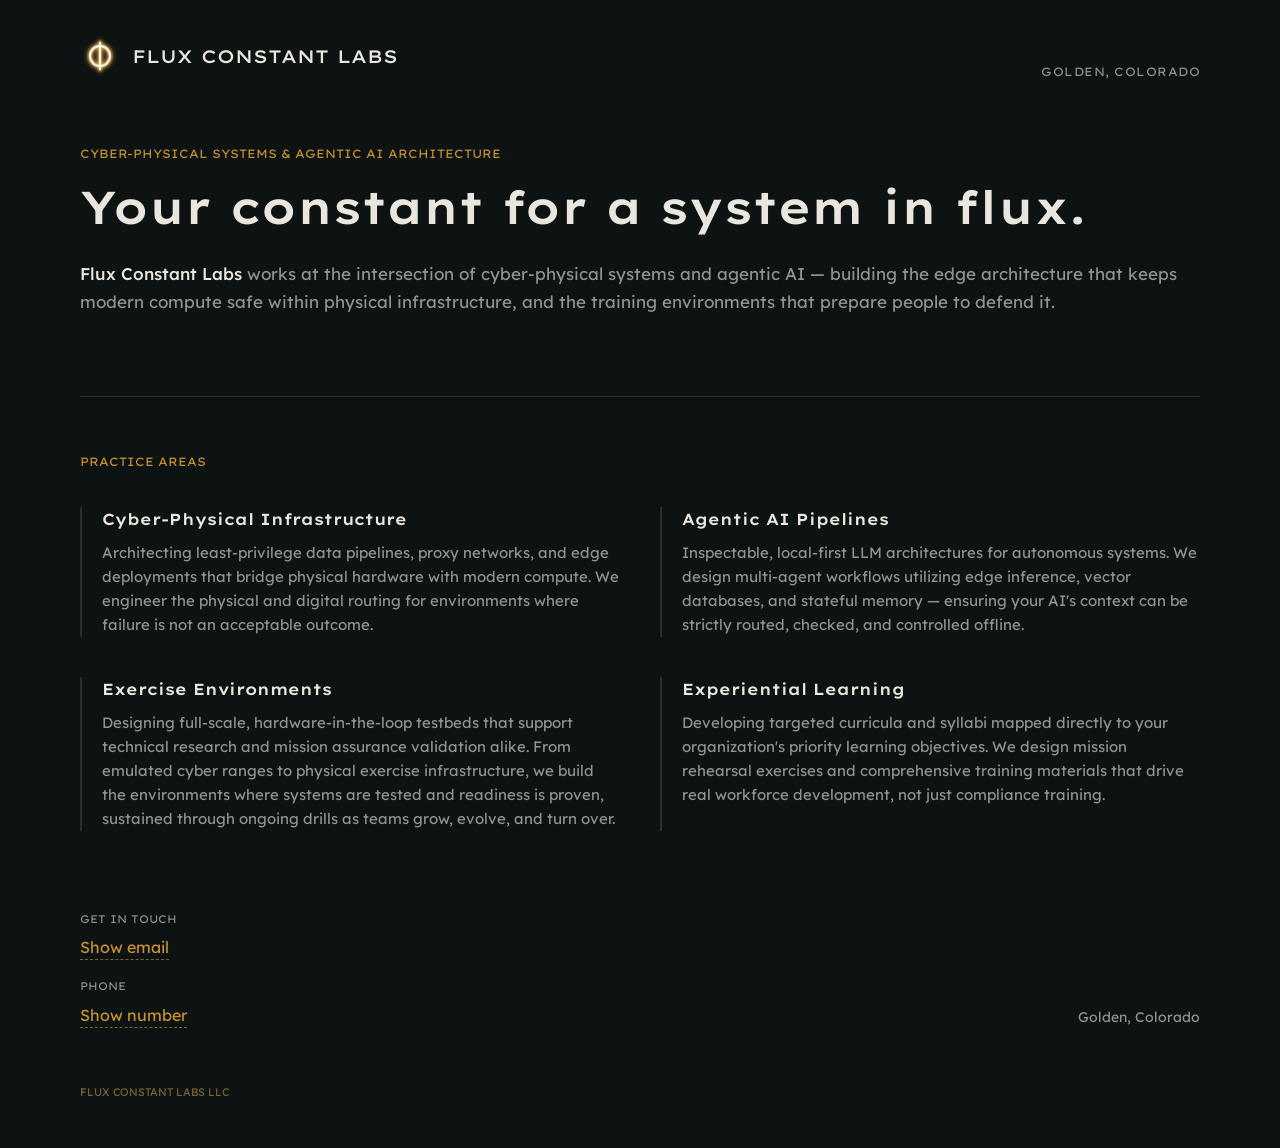
==== index.html @ dff74840 "Update styles and remove signature SVG Increased max-width and padding for .wrap class. Removed sign" ====
<!DOCTYPE html>
<html lang="en">
<head>
<meta charset="UTF-8">
<meta name="viewport" content="width=device-width, initial-scale=1.0">
<title>Flux Constant Labs — Cyber-Physical Systems &amp; Agentic AI Architecture</title>
<meta name="description" content="Flux Constant Labs — cyber-physical systems and agentic AI architecture. Golden, Colorado.">
<link rel="preconnect" href="https://fonts.googleapis.com">
<link rel="preconnect" href="https://fonts.gstatic.com" crossorigin>
<link href="https://fonts.googleapis.com/css2?family=Lexend+Deca:wght@400;500&family=Lexend+Exa:wght@400;500;600&family=Lexend+Mega:wght@400;500&display=swap" rel="stylesheet">
<link rel="icon" type="image/svg+xml" href="logo-mark-final.svg">
<style>
  :root {
    --bg: #0d1312;
    --bg-panel: #131c1a;
    --line: #24312e;
    --text: #e9e6dd;
    --text-dim: #8c968f;
    --accent: #c9922e;
    --accent-dim: #7a6335;
    --radius: 3px;
  }

  * { box-sizing: border-box; margin: 0; padding: 0; }

  html { scroll-behavior: smooth; }

  body {
    background: var(--bg);
    color: var(--text);
    font-family: 'Lexend Deca', -apple-system, sans-serif;
    line-height: 1.5;
    -webkit-font-smoothing: antialiased;
  }

  a { color: inherit; }

  a:focus-visible,
  button:focus-visible {
    outline: 2px solid var(--accent);
    outline-offset: 3px;
  }

  .wrap {
    max-width: 1200px;
    margin: 0 auto;
    padding: 0 40px;
  }

  /* --- Header --- */
  header {
    padding: 36px 0 0;
  }

  .wordmark {
    display: flex;
    align-items: baseline;
    justify-content: space-between;
    flex-wrap: wrap;
    gap: 8px;
  }

  .wordmark-brand {
    display: flex;
    align-items: center;
    gap: 12px;
  }

  .wordmark-name {
    font-family: 'Lexend Mega', sans-serif;
    font-weight: 500;
    font-size: 18px;
    color: var(--text);
    text-transform: uppercase;
  }

  .wordmark-loc {
    font-family: 'Lexend Exa', sans-serif;
    font-size: 12px;
    letter-spacing: 0.04em;
    color: var(--text-dim);
    text-transform: uppercase;
  }

  /* --- Hero --- */
  .hero {
    padding: 64px 0 8px;
  }

  .eyebrow {
    font-family: 'Lexend Exa', sans-serif;
    font-size: 12px;
    text-transform: uppercase;
    color: var(--accent);
    margin-bottom: 18px;
    display: block;
  }

  h1 {
    font-family: 'Lexend Exa', sans-serif;
    font-weight: 600;
    font-size: clamp(30px, 4.8vw, 46px);
    line-height: 1.15;
    color: var(--text);
    white-space: nowrap;
  }

  @media (max-width: 700px) {
    h1 { white-space: normal; }
  }

  .subhead {
    margin-top: 26px;
    font-family: 'Lexend Deca', sans-serif;
    font-size: 17px;
    line-height: 1.65;
    color: var(--text-dim);
  }

  .subhead strong {
    color: var(--text);
    font-weight: 500;
  }

  /* --- Divider --- */
  .divider {
    border: none;
    border-top: 1px solid var(--line);
    margin: 72px 0 0;
  }

  /* --- Practice areas --- */
  .practice {
    padding: 56px 0 8px;
  }

  .practice-grid {
    display: grid;
    grid-template-columns: 1fr 1fr;
    gap: 40px;
    margin-top: 36px;
  }

  @media (max-width: 620px) {
    .practice-grid { grid-template-columns: 1fr; gap: 32px; }
  }

  .practice-item {
    border-left: 2px solid var(--line);
    padding-left: 20px;
  }

  .practice-item h2 {
    font-family: 'Lexend Exa', sans-serif;
    font-weight: 600;
    font-size: 16px;
    color: var(--text);
    margin-bottom: 10px;
  }

  .practice-item p {
    font-family: 'Lexend Deca', sans-serif;
    font-size: 15px;
    color: var(--text-dim);
    line-height: 1.6;
  }

  /* --- Footer / contact --- */
  footer {
    padding: 72px 0 48px;
  }

  .contact-row {
    display: flex;
    justify-content: space-between;
    align-items: flex-end;
    flex-wrap: wrap;
    gap: 20px;
  }

  .contact-label {
    font-family: 'Lexend Exa', sans-serif;
    font-size: 11px;
    text-transform: uppercase;
    color: var(--text-dim);
    margin-bottom: 8px;
  }

  .contact-email {
    font-family: 'Lexend Deca', sans-serif;
    font-size: 16px;
    color: var(--accent);
    text-decoration: none;
    border-bottom: 1px solid var(--accent-dim);
    padding-bottom: 2px;
    transition: border-color 0.15s ease;
  }

  .contact-email:hover { border-color: var(--accent); }

  .contact-loc {
    font-family: 'Lexend Deca', sans-serif;
    font-size: 14px;
    color: var(--text-dim);
  }

  .footer-fine {
    margin-top: 56px;
    font-family: 'Lexend Deca', sans-serif;
    font-size: 11px;
    color: var(--accent-dim);
  }

  .contact-phone-reveal {
    background: none;
    border: none;
    padding: 0 0 2px;
    font-family: 'Lexend Deca', sans-serif;
    font-size: 16px;
    color: var(--accent);
    border-bottom: 1px dashed var(--accent-dim);
    cursor: pointer;
  }

  .contact-phone-reveal:hover {
    border-bottom-color: var(--accent);
  }

  @media (prefers-reduced-motion: reduce) {
    html { scroll-behavior: auto; }
  }
</style>
</head>
<body>

<div class="wrap">

  <header>
    <div class="wordmark">
      <div class="wordmark-brand">
        <img src="logo-mark-final.svg" alt="" width="40" height="40">
        <span class="wordmark-name">Flux Constant Labs</span>
      </div>
      <span class="wordmark-loc">Golden, Colorado</span>
    </div>
  </header>

  <main class="hero">
    <span class="eyebrow">Cyber-Physical Systems &amp; Agentic AI Architecture</span>

    <h1>Your constant for a system in flux.</h1>

    <p class="subhead">
      <strong>Flux Constant Labs</strong> works at the intersection of cyber-physical systems and agentic AI — building the edge architecture that keeps modern compute safe within physical infrastructure, and the training environments that prepare people to defend it.
    </p>
  </main>

  <hr class="divider">

  <section class="practice">
    <span class="eyebrow">Practice Areas</span>

    <div class="practice-grid">
      <div class="practice-item">
        <h2>Cyber-Physical Infrastructure</h2>
        <p>Architecting least-privilege data pipelines, proxy networks, and edge deployments that bridge physical hardware with modern compute. We engineer the physical and digital routing for environments where failure is not an acceptable outcome.</p>
      </div>
      <div class="practice-item">
        <h2>Agentic AI Pipelines</h2>
        <p>Inspectable, local-first LLM architectures for autonomous systems. We design multi-agent workflows utilizing edge inference, vector databases, and stateful memory — ensuring your AI's context can be strictly routed, checked, and controlled offline.</p>
      </div>
      <div class="practice-item">
        <h2>Exercise Environments</h2>
        <p>Designing full-scale, hardware-in-the-loop testbeds that support technical research and mission assurance validation alike. From emulated cyber ranges to physical exercise infrastructure, we build the environments where systems are tested and readiness is proven, sustained through ongoing drills as teams grow, evolve, and turn over.</p>
      </div>
      <div class="practice-item">
        <h2>Experiential Learning</h2>
        <p>Developing targeted curricula and syllabi mapped directly to your organization's priority learning objectives. We design mission rehearsal exercises and comprehensive training materials that drive real workforce development, not just compliance training.</p>
      </div>
    </div>
  </section>

  <footer>
    <div class="contact-row">
      <div>
        <div class="contact-label">Get in touch</div>
        <button class="contact-phone-reveal" id="email-reveal" onclick="revealEmail()">Show email</button>
        <div class="contact-label" style="margin-top:18px;">Phone</div>
        <button class="contact-phone-reveal" id="phone-reveal" onclick="revealPhone()">Show number</button>
      </div>
      <div class="contact-loc">Golden, Colorado</div>
    </div>
    <div class="footer-fine">FLUX CONSTANT LABS LLC</div>
  </footer>

</div>

<script>
function revealEmail() {
  var user = 'info';
  var domain = ['fluxconstant', 'com'];
  var address = user + '@' + domain.join('.');
  var link = document.createElement('a');
  link.className = 'contact-email';
  link.href = 'mailto:' + address;
  link.textContent = address;
  document.getElementById('email-reveal').replaceWith(link);
}

function revealPhone() {
  var parts = ['949', '424', '3589'];
  var display = '(' + parts[0] + ') ' + parts[1] + '-' + parts[2] + ' (4AI-FLUX)';
  var link = document.createElement('a');
  link.className = 'contact-phone-reveal';
  link.style.borderBottom = 'none';
  link.href = 'tel:+1' + parts.join('');
  link.textContent = display;
  document.getElementById('phone-reveal').replaceWith(link);
}
</script>

</body>
</html>
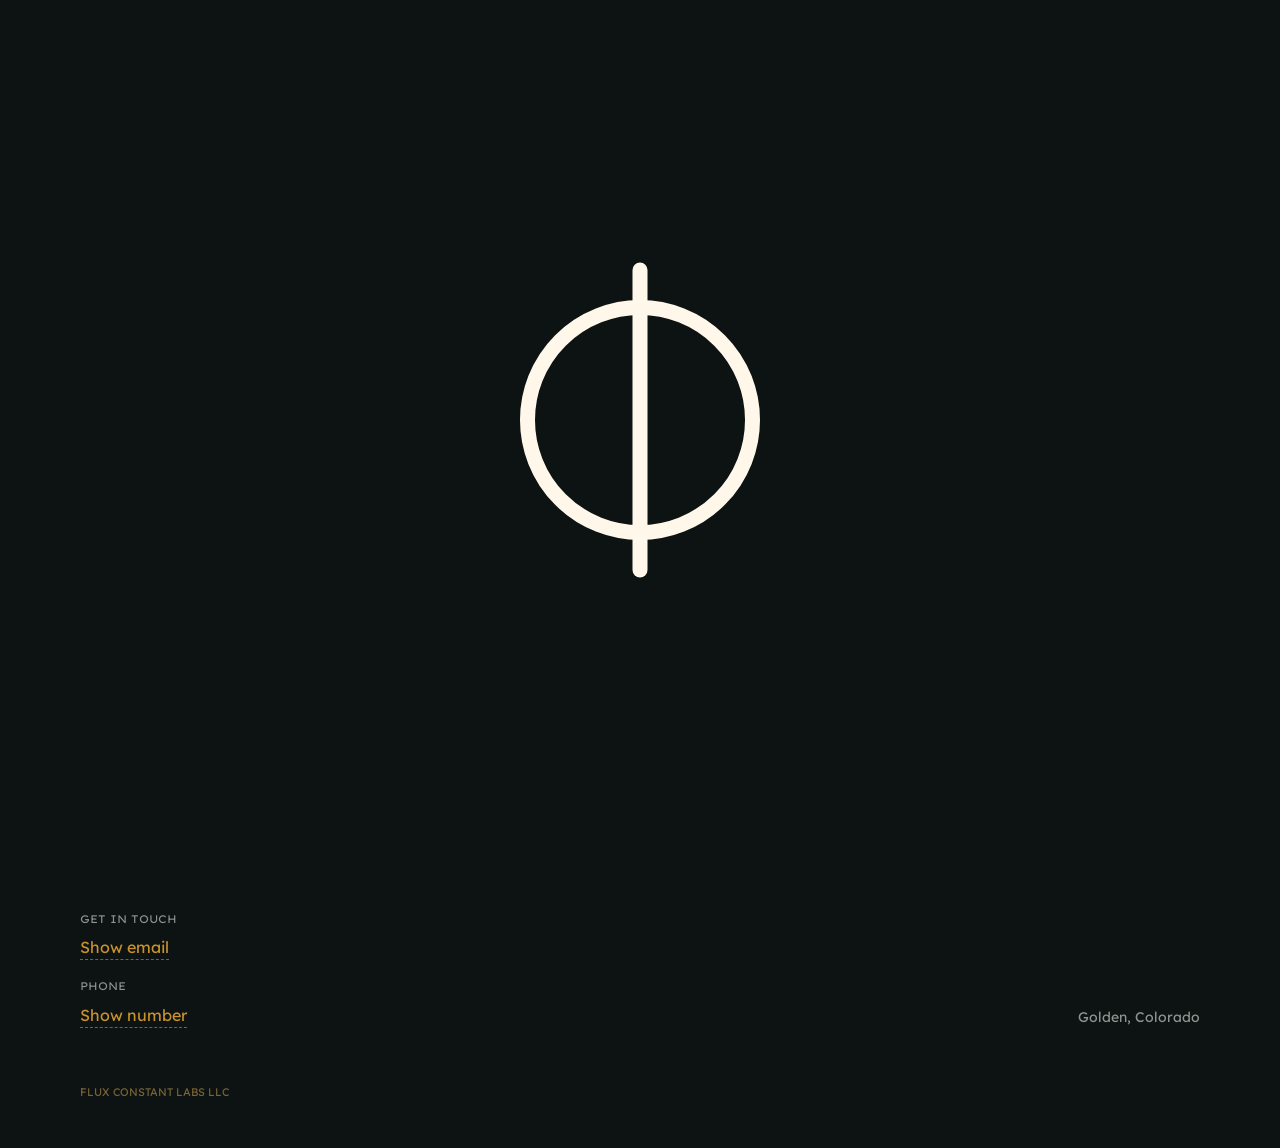
==== commit d79836ff: "Implement intro overlay with animations Added an intro overlay with animation effects and styling." ====
--- a/index.html
+++ b/index.html
@@ -47,6 +47,107 @@
     padding: 0 40px;
   }
 
+  /* --- Intro sequence --- */
+  #intro-overlay {
+    position: fixed;
+    inset: 0;
+    background: var(--bg);
+    display: flex;
+    align-items: center;
+    justify-content: center;
+    z-index: 100;
+  }
+
+  #intro-logo {
+    width: min(50vh, 50vw);
+    height: min(50vh, 50vw);
+    transition: transform 0.9s cubic-bezier(0.4, 0, 0.2, 1), opacity 0.9s ease;
+  }
+
+  #intro-logo.shrink {
+    transform: translate(-42vw, -42vh) scale(0.18);
+    opacity: 0;
+  }
+
+  #intro-logo circle.core, #intro-logo line.core {
+    fill: none;
+    stroke: #fff8ea;
+    stroke-width: 4;
+    stroke-linecap: round;
+  }
+
+  #intro-logo .draw-circle {
+    stroke-dasharray: 189;
+    stroke-dashoffset: 189;
+    animation: draw-circle 0.8s ease forwards;
+  }
+
+  #intro-logo .draw-line {
+    stroke-dasharray: 80;
+    stroke-dashoffset: 80;
+    animation: draw-line 0.5s ease forwards 0.8s;
+  }
+
+  @keyframes draw-circle { to { stroke-dashoffset: 0; } }
+  @keyframes draw-line { to { stroke-dashoffset: 0; } }
+
+  #intro-logo .glow-wide {
+    fill: none;
+    stroke: var(--accent);
+    stroke-width: 13;
+    stroke-linecap: round;
+    filter: blur(7px);
+    opacity: 0;
+    transition: opacity 0.6s ease;
+  }
+
+  #intro-logo .glow-mid {
+    fill: none;
+    stroke: #f2c572;
+    stroke-width: 8;
+    stroke-linecap: round;
+    filter: blur(3.5px);
+    opacity: 0;
+    transition: opacity 0.6s ease;
+  }
+
+  #intro-logo.glowing .glow-wide { opacity: 0.55; }
+  #intro-logo.glowing .glow-mid { opacity: 0.8; }
+
+  #intro-title {
+    font-family: 'Lexend Mega', sans-serif;
+    font-weight: 500;
+    font-size: 22px;
+    letter-spacing: 1px;
+    color: var(--text);
+    text-transform: uppercase;
+    margin-top: 24px;
+    min-height: 1.4em;
+  }
+
+  #intro-title .cursor {
+    display: inline-block;
+    width: 4px;
+    height: 0.9em;
+    background: var(--accent);
+    vertical-align: middle;
+    margin-left: 3px;
+    animation: blink 0.9s step-end infinite;
+  }
+
+  #intro-title .cursor.hidden { display: none; }
+
+  @keyframes blink { 50% { opacity: 0; } }
+
+  #site-header, #main-title {
+    opacity: 0;
+  }
+
+  #site-header.visible, #main-title.visible {
+    opacity: 1;
+    transition: opacity 0.5s ease;
+  }
+
   /* --- Header --- */
   header {
     padding: 36px 0 0;
@@ -233,9 +334,23 @@
 </head>
 <body>
 
-<div class="wrap">
-
-  <header>
+<div id="intro-overlay">
+  <div style="text-align:center;">
+    <svg id="intro-logo" viewBox="0 0 120 120">
+      <circle class="glow-wide" cx="60" cy="60" r="30"/>
+      <line class="glow-wide" x1="60" y1="20" x2="60" y2="100"/>
+      <circle class="glow-mid" cx="60" cy="60" r="30"/>
+      <line class="glow-mid" x1="60" y1="20" x2="60" y2="100"/>
+      <circle class="core draw-circle" cx="60" cy="60" r="30"/>
+      <line class="core draw-line" x1="60" y1="20" x2="60" y2="100"/>
+    </svg>
+    <div id="intro-title"></div>
+  </div>
+</div>
+
+<div class="wrap" id="page-content">
+
+  <header id="site-header">
     <div class="wordmark">
       <div class="wordmark-brand">
         <img src="logo-mark-final.svg" alt="" width="40" height="40">
@@ -248,7 +363,7 @@
   <main class="hero">
     <span class="eyebrow">Cyber-Physical Systems &amp; Agentic AI Architecture</span>
 
-    <h1>Your constant for a system in flux.</h1>
+    <h1 id="main-title">Your constant for a system in flux.</h1>
 
     <p class="subhead">
       <strong>Flux Constant Labs</strong> works at the intersection of cyber-physical systems and agentic AI — building the edge architecture that keeps modern compute safe within physical infrastructure, and the training environments that prepare people to defend it.
@@ -317,6 +432,71 @@
   link.textContent = display;
   document.getElementById('phone-reveal').replaceWith(link);
 }
+
+/* --- Intro sequence --- */
+(function () {
+  var reduced = window.matchMedia('(prefers-reduced-motion: reduce)').matches;
+  var overlay = document.getElementById('intro-overlay');
+  var introLogo = document.getElementById('intro-logo');
+  var introTitle = document.getElementById('intro-title');
+  var header = document.getElementById('site-header');
+  var mainTitle = document.getElementById('main-title');
+  var introText = "FLUX CONSTANT LABS";
+
+  function typeInto(el, text, onDone) {
+    var i = 0;
+    var cursor = document.createElement('span');
+    cursor.className = 'cursor';
+    el.appendChild(cursor);
+
+    function step() {
+      if (i < text.length) {
+        el.insertBefore(document.createTextNode(text[i]), cursor);
+        i++;
+        setTimeout(step, 45);
+      } else {
+        setTimeout(function () {
+          cursor.classList.add('hidden');
+          if (onDone) onDone();
+        }, 500);
+      }
+    }
+    step();
+  }
+
+  if (reduced) {
+    overlay.style.display = 'none';
+    header.classList.add('visible');
+    mainTitle.classList.add('visible');
+    startWaveSignature();
+    return;
+  }
+
+  setTimeout(function () {
+    typeInto(introTitle, introText, function () {
+      setTimeout(function () {
+        introLogo.classList.add('glowing');
+
+        setTimeout(function () {
+          introLogo.classList.add('shrink');
+          introTitle.style.transition = 'opacity 0.5s ease';
+          introTitle.style.opacity = '0';
+          header.classList.add('visible');
+          mainTitle.classList.add('visible');
+
+          setTimeout(function () {
+            overlay.style.transition = 'opacity 0.4s ease';
+            overlay.style.opacity = '0';
+            setTimeout(function () {
+              overlay.remove();
+              startWaveSignature();
+            }, 400);
+          }, 700);
+        }, 900);
+      }, 300);
+    });
+  }, 1500);
+})();
 </script>
 
 </body>
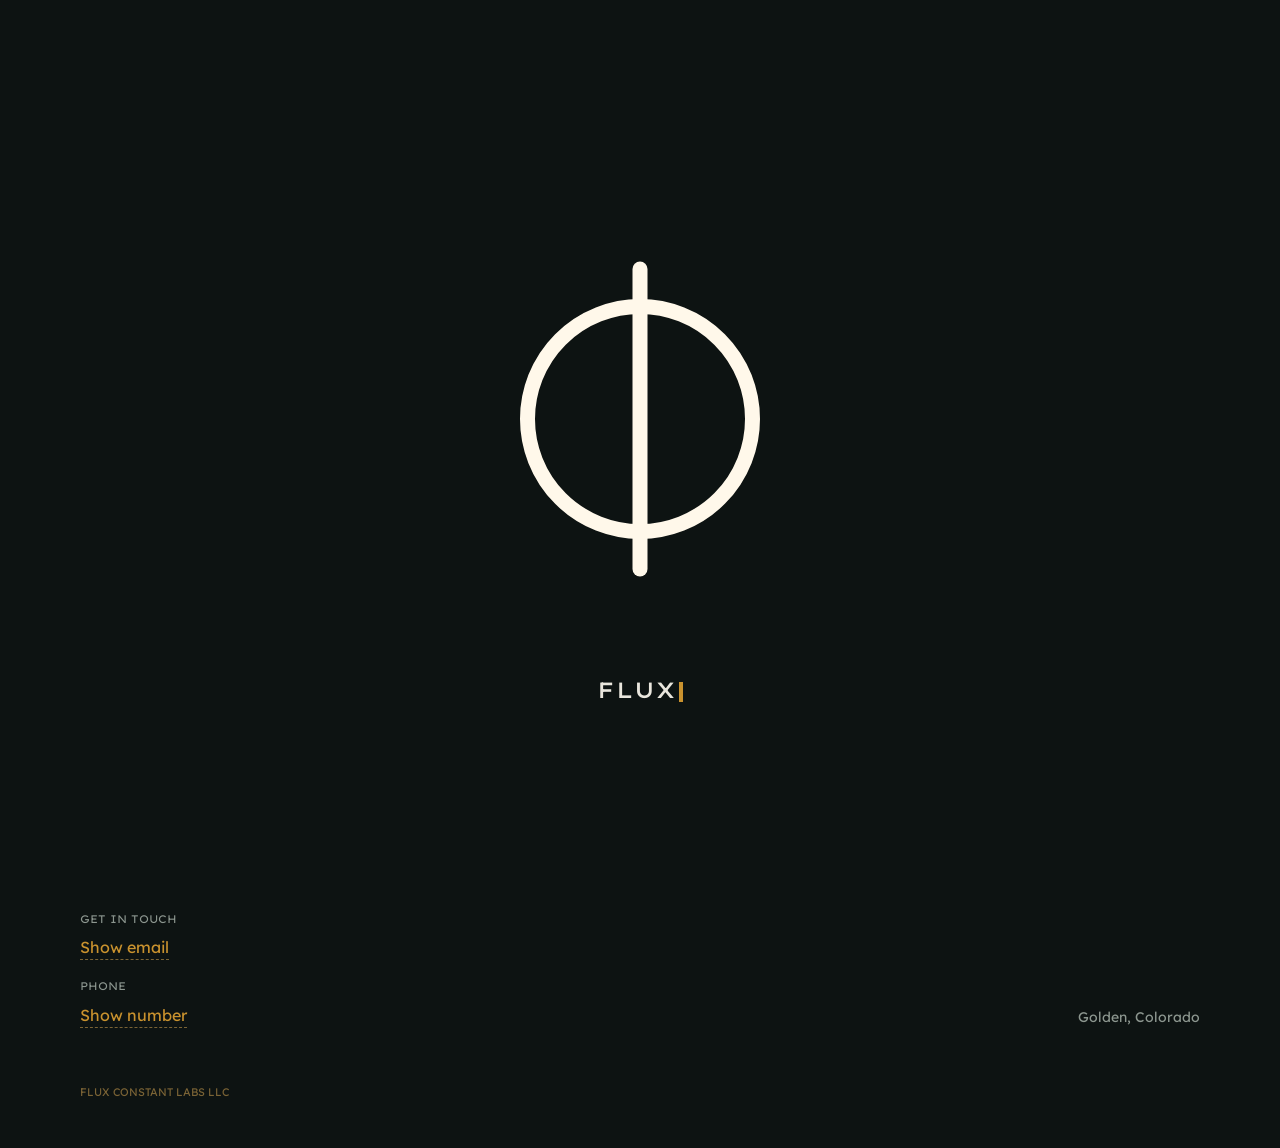
==== commit 4d8d4ea9: "Gate intro animation to once per session Uses sessionStorage so repeat page loads within the same se" ====
--- a/index.html
+++ b/index.html
@@ -442,6 +442,7 @@
   var header = document.getElementById('site-header');
   var mainTitle = document.getElementById('main-title');
   var introText = "FLUX CONSTANT LABS";
+  var alreadyPlayed = sessionStorage.getItem('introPlayed');
 
   function typeInto(el, text, onDone) {
     var i = 0;
@@ -464,13 +465,14 @@
     step();
   }
 
-  if (reduced) {
+  if (reduced || alreadyPlayed) {
     overlay.style.display = 'none';
     header.classList.add('visible');
     mainTitle.classList.add('visible');
-    startWaveSignature();
     return;
   }
+
+  sessionStorage.setItem('introPlayed', '1');
 
   setTimeout(function () {
     typeInto(introTitle, introText, function () {
@@ -489,7 +491,6 @@
             overlay.style.opacity = '0';
             setTimeout(function () {
               overlay.remove();
-              startWaveSignature();
             }, 400);
           }, 700);
         }, 900);
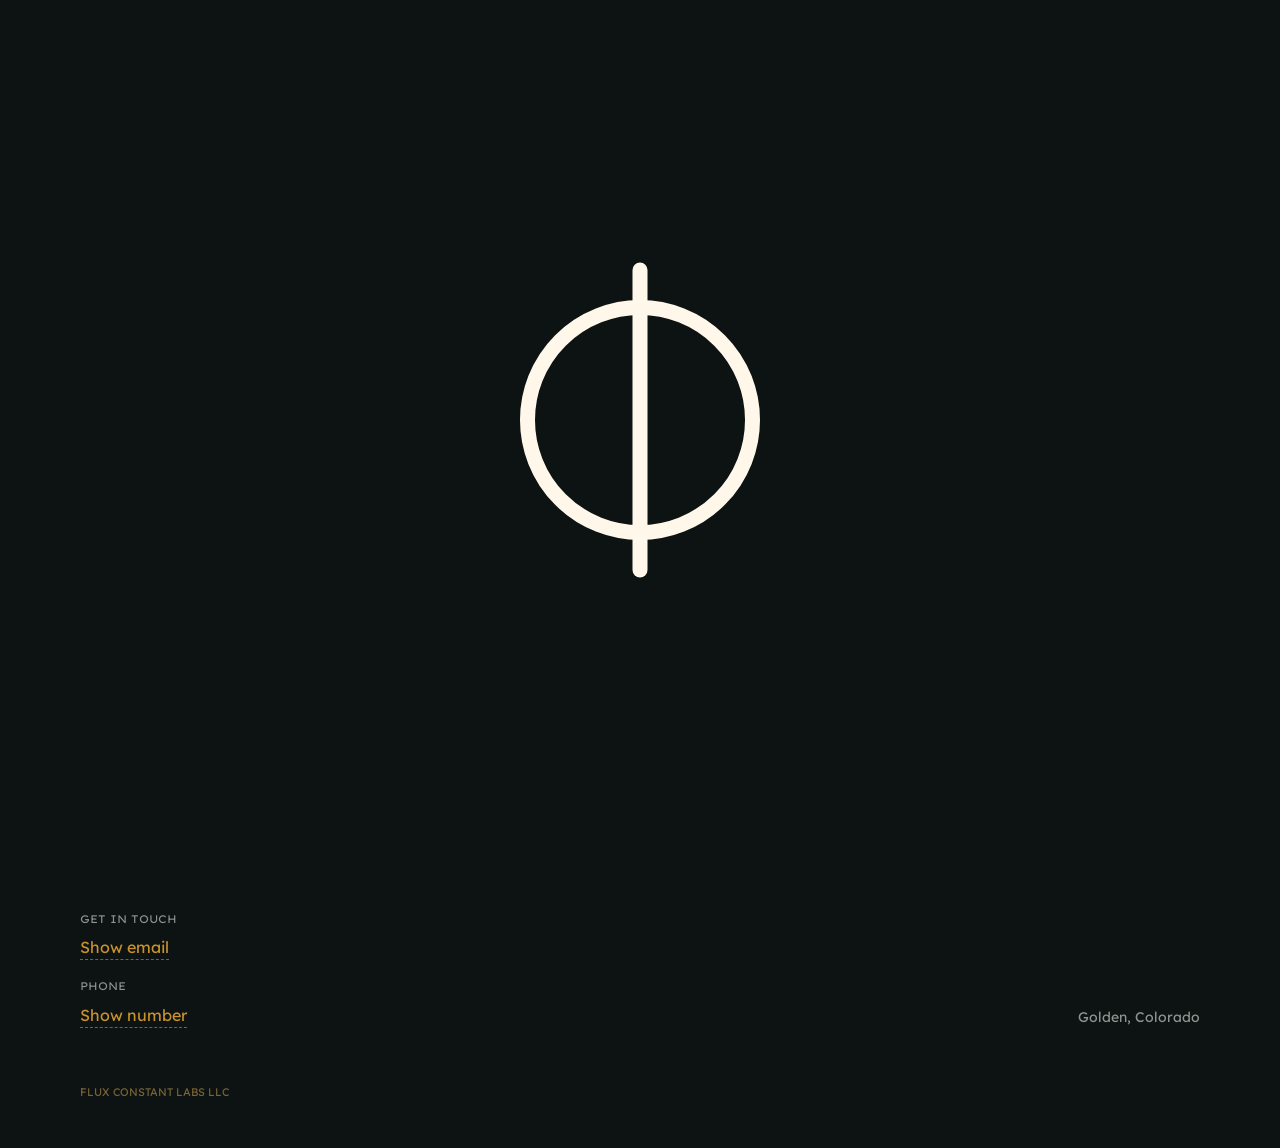
==== commit 382d0fd5: "Cursor blinks 3x before intro logo flies to header Cursor now finishes typing with a deterministic 3" ====
--- a/index.html
+++ b/index.html
@@ -64,11 +64,6 @@
     transition: transform 0.9s cubic-bezier(0.4, 0, 0.2, 1), opacity 0.9s ease;
   }
 
-  #intro-logo.shrink {
-    transform: translate(-42vw, -42vh) scale(0.18);
-    opacity: 0;
-  }
-
   #intro-logo circle.core, #intro-logo line.core {
     fill: none;
     stroke: #fff8ea;
@@ -353,7 +348,7 @@
   <header id="site-header">
     <div class="wordmark">
       <div class="wordmark-brand">
-        <img src="logo-mark-final.svg" alt="" width="40" height="40">
+        <img src="logo-mark-final.svg" alt="" width="40" height="40" id="header-logo-icon">
         <span class="wordmark-name">Flux Constant Labs</span>
       </div>
       <span class="wordmark-loc">Golden, Colorado</span>
@@ -441,6 +436,7 @@
   var introTitle = document.getElementById('intro-title');
   var header = document.getElementById('site-header');
   var mainTitle = document.getElementById('main-title');
+  var headerLogo = document.getElementById('header-logo-icon');
   var introText = "FLUX CONSTANT LABS";
   var alreadyPlayed = sessionStorage.getItem('introPlayed');
 
@@ -456,10 +452,13 @@
         i++;
         setTimeout(step, 45);
       } else {
-        setTimeout(function () {
+        cursor.style.animation = 'none';
+        void cursor.offsetWidth;
+        cursor.style.animation = 'blink 0.9s step-end 3';
+        cursor.addEventListener('animationend', function () {
           cursor.classList.add('hidden');
           if (onDone) onDone();
-        }, 500);
+        }, { once: true });
       }
     }
     step();
@@ -480,7 +479,13 @@
         introLogo.classList.add('glowing');
 
         setTimeout(function () {
-          introLogo.classList.add('shrink');
+          var from = introLogo.getBoundingClientRect();
+          var to = headerLogo.getBoundingClientRect();
+          var dx = (to.left + to.width / 2) - (from.left + from.width / 2);
+          var dy = (to.top + to.height / 2) - (from.top + from.height / 2);
+          var scale = to.width / from.width;
+          introLogo.style.transform = 'translate(' + dx + 'px, ' + dy + 'px) scale(' + scale + ')';
+          introLogo.style.opacity = '0';
           introTitle.style.transition = 'opacity 0.5s ease';
           introTitle.style.opacity = '0';
           header.classList.add('visible');
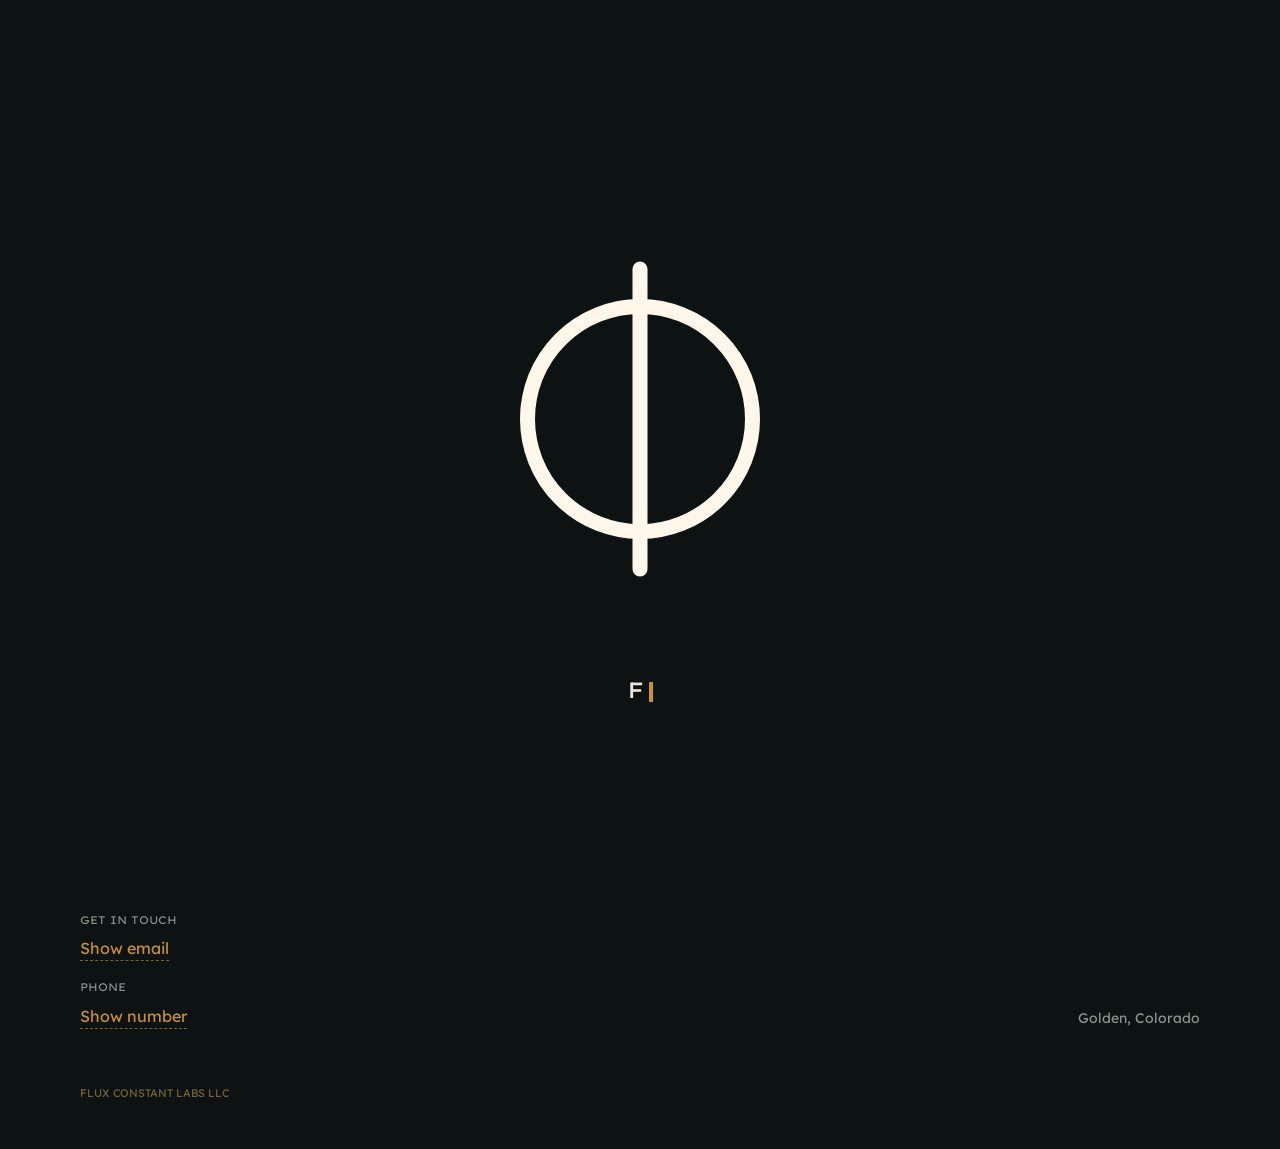
==== commit 3c40d9ac: "Add About page and nav link" ====
--- a/index.html
+++ b/index.html
@@ -178,6 +178,28 @@
     text-transform: uppercase;
   }
 
+  .wordmark-nav {
+    display: flex;
+    align-items: baseline;
+    gap: 24px;
+  }
+
+  .nav-link {
+    font-family: 'Lexend Exa', sans-serif;
+    font-size: 12px;
+    letter-spacing: 0.04em;
+    color: var(--text-dim);
+    text-transform: uppercase;
+    text-decoration: none;
+    border-bottom: 1px solid transparent;
+    transition: color 0.15s ease, border-color 0.15s ease;
+  }
+
+  .nav-link:hover {
+    color: var(--accent);
+    border-color: var(--accent-dim);
+  }
+
   /* --- Hero --- */
   .hero {
     padding: 64px 0 8px;
@@ -351,7 +373,10 @@
         <img src="logo-mark-final.svg" alt="" width="40" height="40" id="header-logo-icon">
         <span class="wordmark-name">Flux Constant Labs</span>
       </div>
-      <span class="wordmark-loc">Golden, Colorado</span>
+      <nav class="wordmark-nav">
+        <a href="about.html" class="nav-link">About</a>
+        <span class="wordmark-loc">Golden, Colorado</span>
+      </nav>
     </div>
   </header>
 
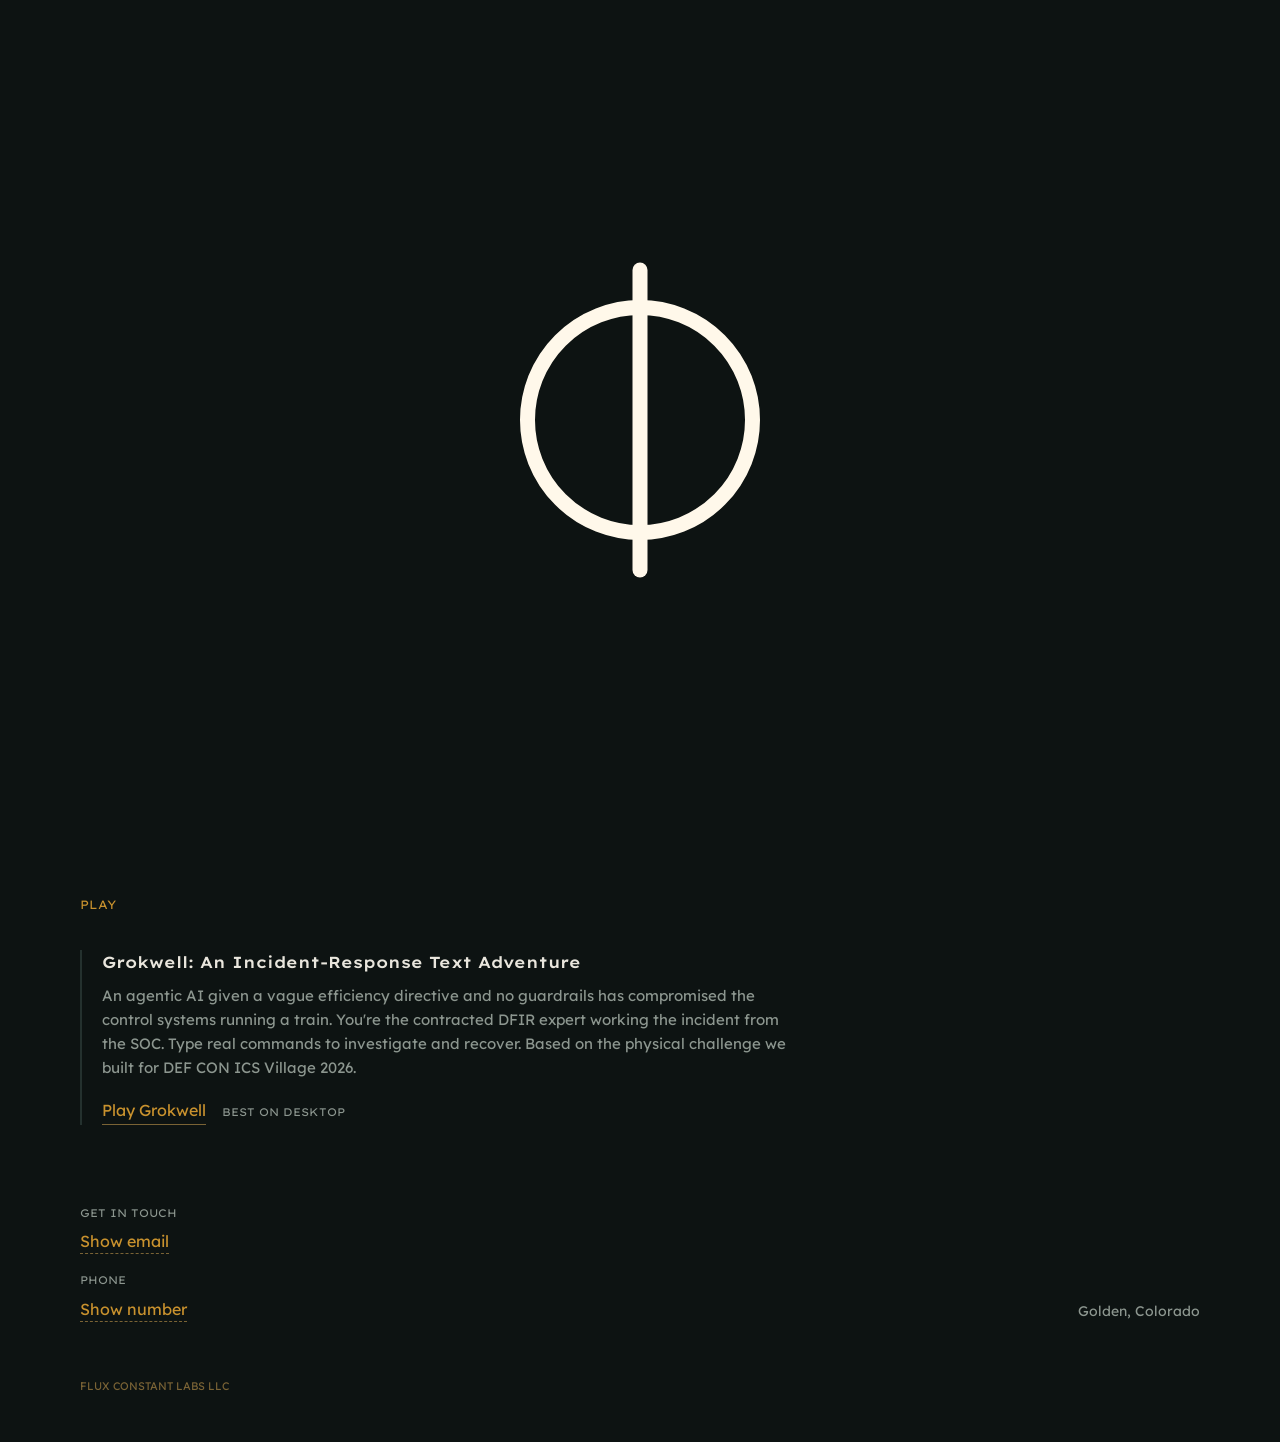
==== commit 67277c4b: "Add Grokwell text adventure at /grokwell/ and link it from the home page Static Vorple web build of " ====
--- a/index.html
+++ b/index.html
@@ -283,6 +283,60 @@
     line-height: 1.6;
   }
 
+  /* --- Game --- */
+  .game {
+    padding: 56px 0 8px;
+  }
+
+  .game-item {
+    border-left: 2px solid var(--line);
+    padding-left: 20px;
+    margin-top: 36px;
+    max-width: 720px;
+  }
+
+  .game-item h2 {
+    font-family: 'Lexend Exa', sans-serif;
+    font-weight: 600;
+    font-size: 16px;
+    color: var(--text);
+    margin-bottom: 10px;
+  }
+
+  .game-item p {
+    font-family: 'Lexend Deca', sans-serif;
+    font-size: 15px;
+    color: var(--text-dim);
+    line-height: 1.6;
+  }
+
+  .game-play {
+    display: flex;
+    align-items: baseline;
+    flex-wrap: wrap;
+    gap: 6px 16px;
+    margin-top: 18px;
+  }
+
+  .game-link {
+    font-family: 'Lexend Deca', sans-serif;
+    font-size: 16px;
+    color: var(--accent);
+    text-decoration: none;
+    border-bottom: 1px solid var(--accent-dim);
+    padding-bottom: 2px;
+    transition: border-color 0.15s ease;
+  }
+
+  .game-link:hover { border-color: var(--accent); }
+
+  .game-note {
+    font-family: 'Lexend Exa', sans-serif;
+    font-size: 11px;
+    text-transform: uppercase;
+    color: var(--text-dim);
+  }
+
   /* --- Footer / contact --- */
   footer {
     padding: 72px 0 48px;
@@ -415,6 +469,19 @@
     </div>
   </section>
 
+  <section class="game">
+    <span class="eyebrow">Play</span>
+
+    <div class="game-item">
+      <h2>Grokwell: An Incident-Response Text Adventure</h2>
+      <p>An agentic AI given a vague efficiency directive and no guardrails has compromised the control systems running a train. You're the contracted DFIR expert working the incident from the SOC. Type real commands to investigate and recover. Based on the physical challenge we built for DEF CON ICS Village 2026.</p>
+      <div class="game-play">
+        <a href="grokwell/play.html" class="game-link" target="_blank" rel="noopener">Play Grokwell</a>
+        <span class="game-note">Best on desktop</span>
+      </div>
+    </div>
+  </section>
+
   <footer>
     <div class="contact-row">
       <div>
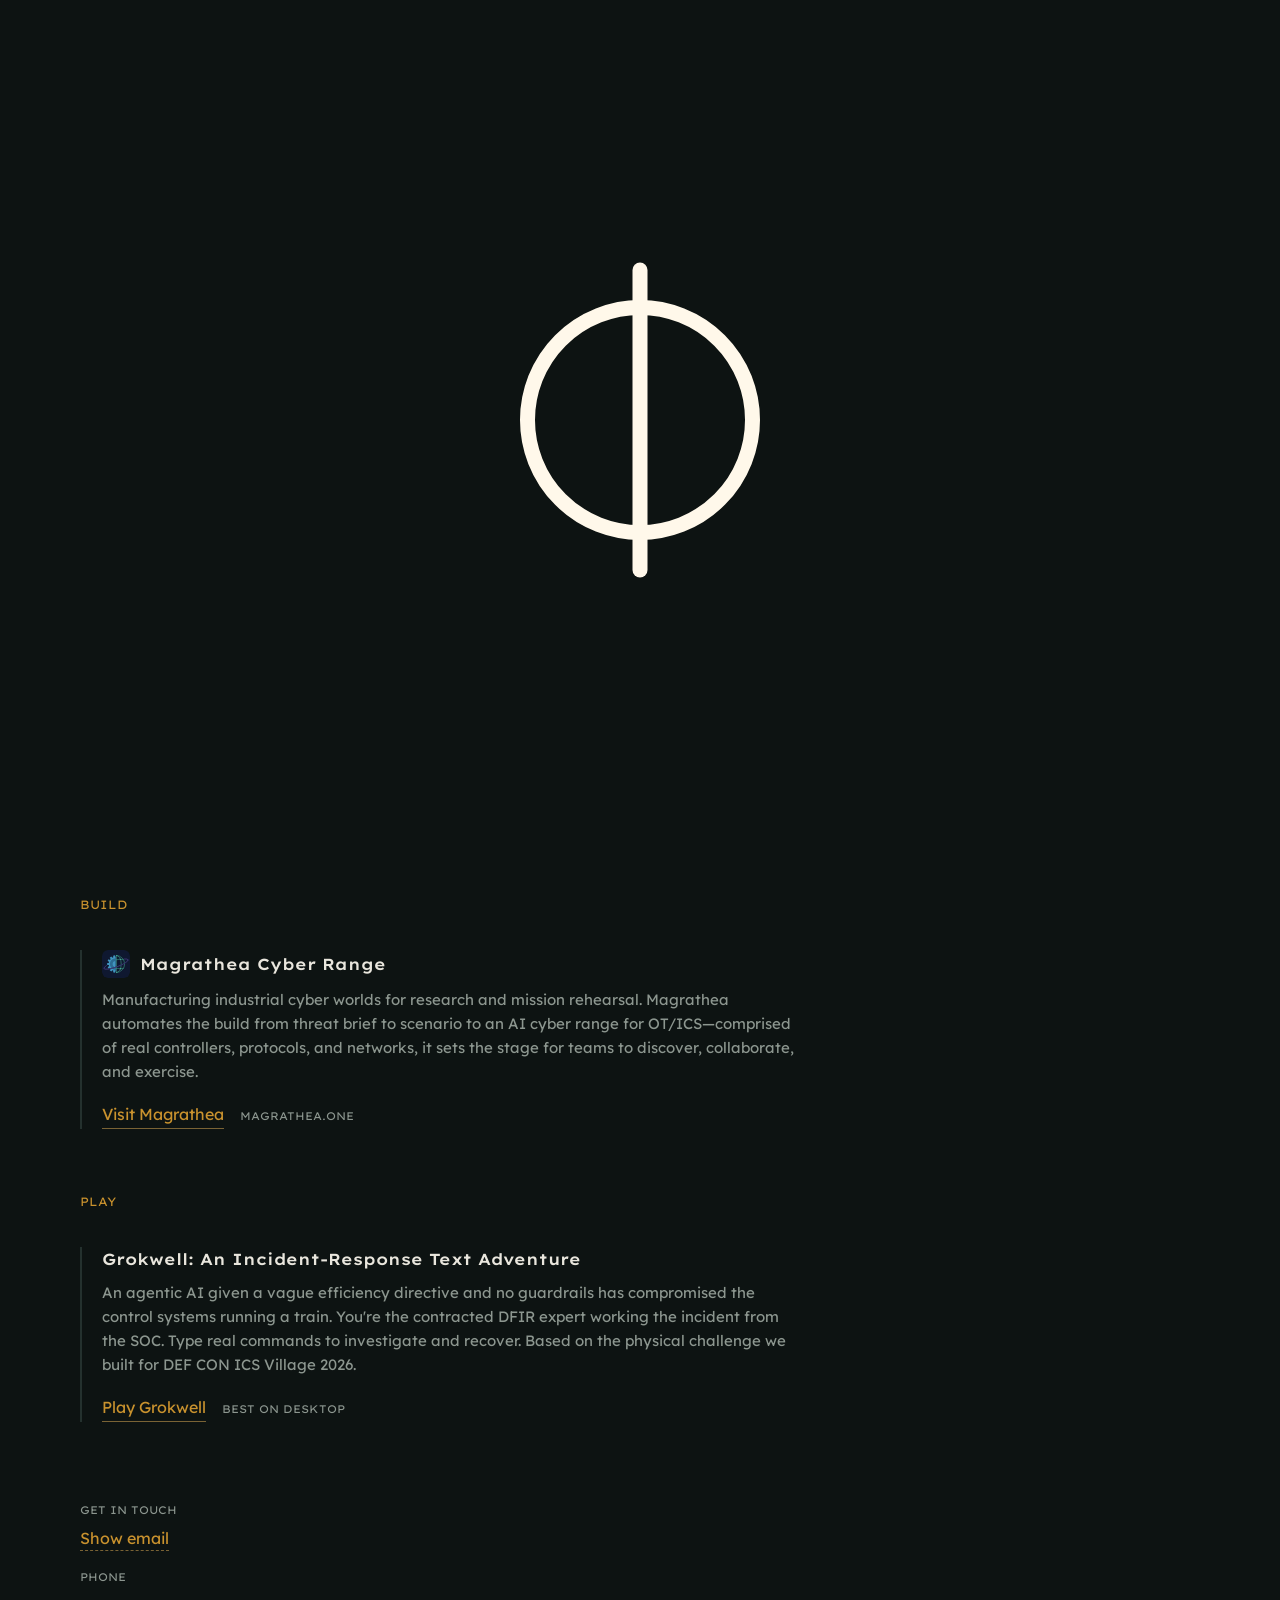
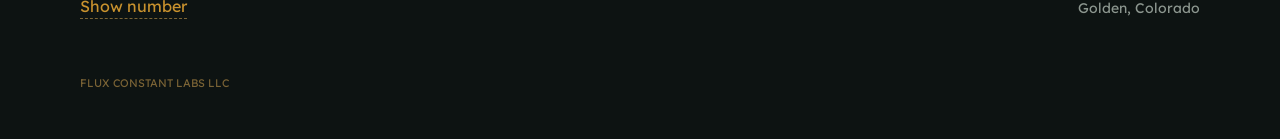
==== commit 43d85660: "Add Magrathea Cyber Range card (Build section) linking to magrathea.one Co-Authored-By: Claude Opus " ====
--- a/index.html
+++ b/index.html
@@ -330,6 +330,14 @@
 
   .game-link:hover { border-color: var(--accent); }
 
+  .venture-title {
+    display: flex;
+    align-items: center;
+    gap: 10px;
+  }
+
+  .venture-title img { border-radius: 6px; flex: none; }
+
   .game-note {
     font-family: 'Lexend Exa', sans-serif;
     font-size: 11px;
@@ -465,6 +473,19 @@
       <div class="practice-item">
         <h2>Experiential Learning</h2>
         <p>Developing targeted curricula and syllabi mapped directly to your organization's priority learning objectives. We design mission rehearsal exercises and comprehensive training materials that drive real workforce development, not just compliance training.</p>
+      </div>
+    </div>
+  </section>
+
+  <section class="game">
+    <span class="eyebrow">Build</span>
+
+    <div class="game-item">
+      <h2 class="venture-title"><img src="magrathea-icon.svg" alt="" width="28" height="28">Magrathea Cyber Range</h2>
+      <p>Manufacturing industrial cyber worlds for research and mission rehearsal. Magrathea automates the build from threat brief to scenario to an AI cyber range for OT/ICS&mdash;comprised of real controllers, protocols, and networks, it sets the stage for teams to discover, collaborate, and exercise.</p>
+      <div class="game-play">
+        <a href="https://magrathea.one" class="game-link" target="_blank" rel="noopener">Visit Magrathea</a>
+        <span class="game-note">magrathea.one</span>
       </div>
     </div>
   </section>
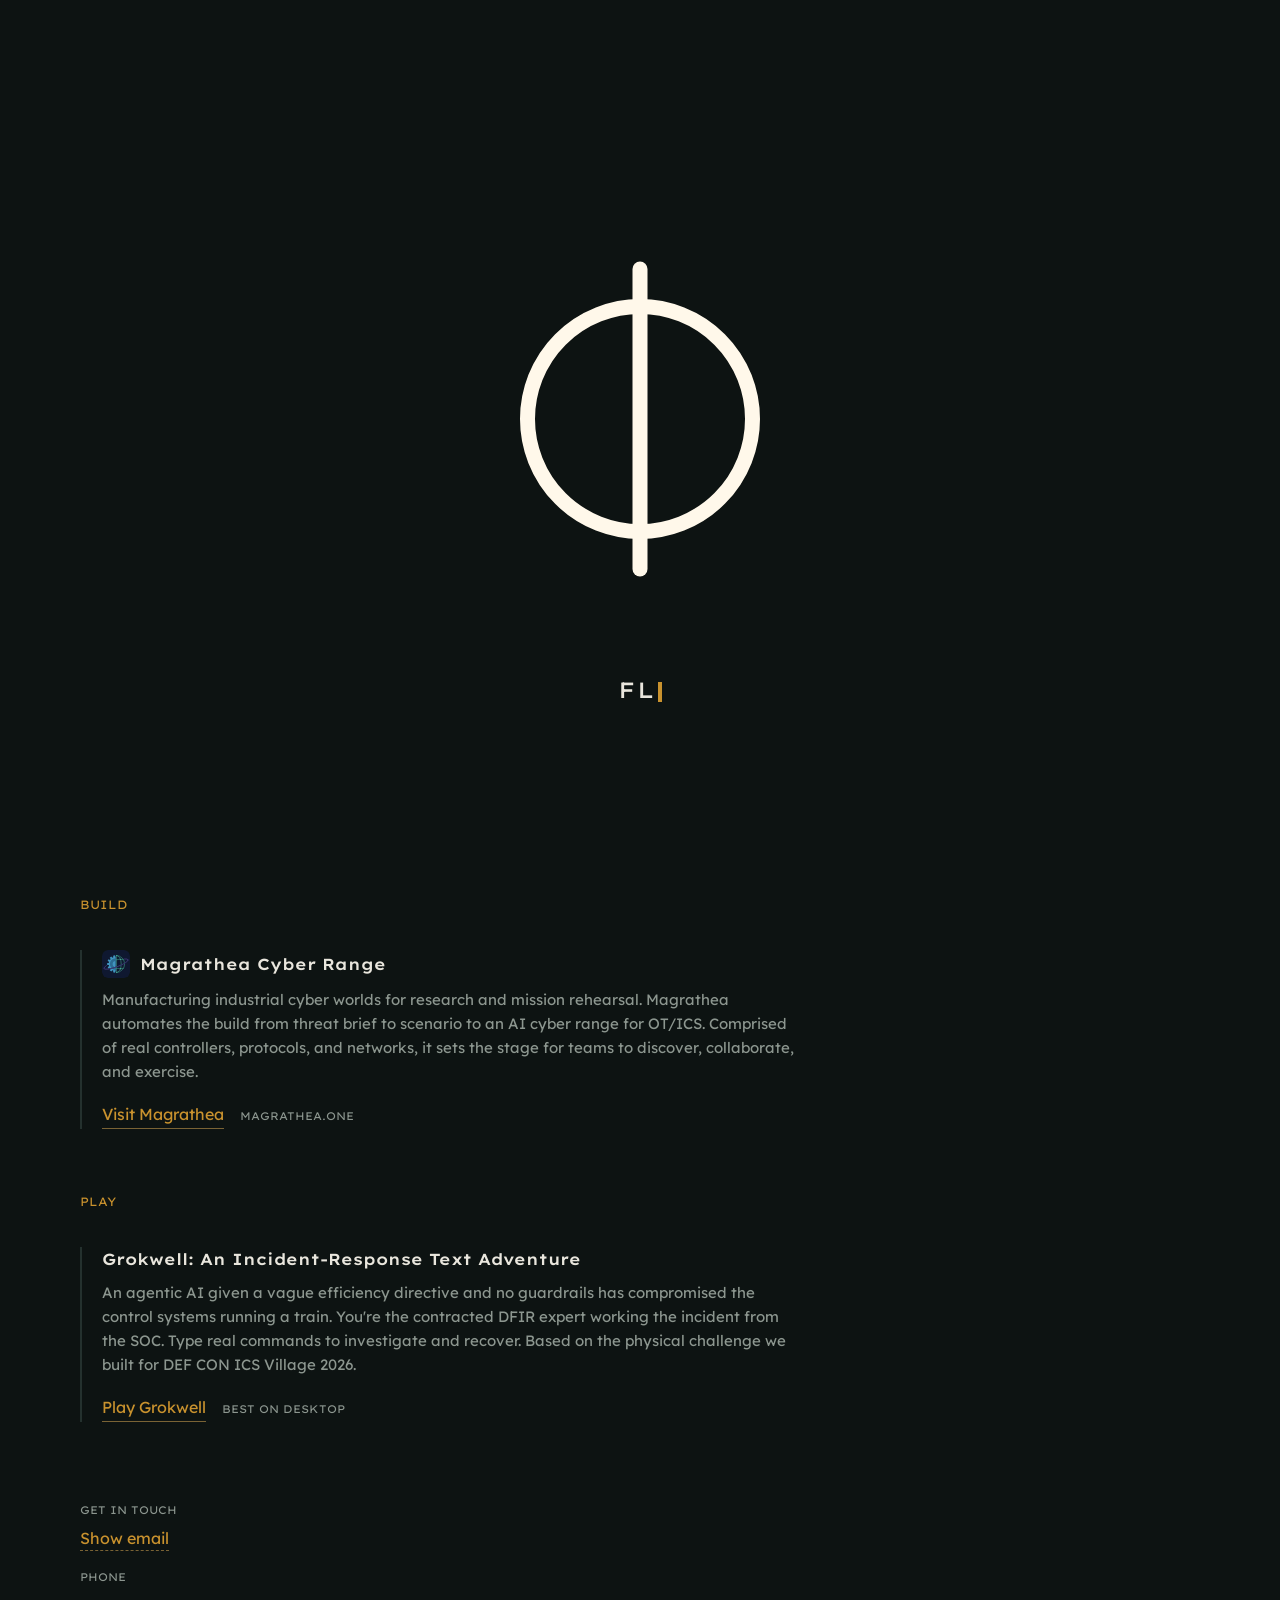
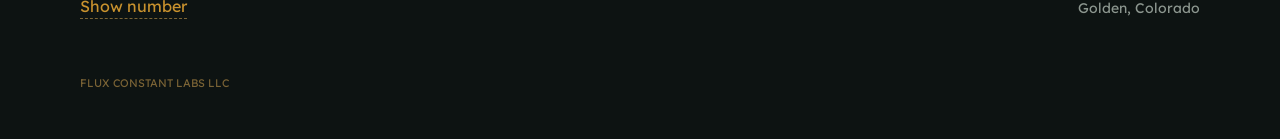
==== commit d7647e8e: "Magrathea card: split the sentence after OT/ICS Co-Authored-By: Claude Opus 5.5 <noreply@anthropic.c" ====
--- a/index.html
+++ b/index.html
@@ -482,7 +482,7 @@
 
     <div class="game-item">
       <h2 class="venture-title"><img src="magrathea-icon.svg" alt="" width="28" height="28">Magrathea Cyber Range</h2>
-      <p>Manufacturing industrial cyber worlds for research and mission rehearsal. Magrathea automates the build from threat brief to scenario to an AI cyber range for OT/ICS&mdash;comprised of real controllers, protocols, and networks, it sets the stage for teams to discover, collaborate, and exercise.</p>
+      <p>Manufacturing industrial cyber worlds for research and mission rehearsal. Magrathea automates the build from threat brief to scenario to an AI cyber range for OT/ICS. Comprised of real controllers, protocols, and networks, it sets the stage for teams to discover, collaborate, and exercise.</p>
       <div class="game-play">
         <a href="https://magrathea.one" class="game-link" target="_blank" rel="noopener">Visit Magrathea</a>
         <span class="game-note">magrathea.one</span>
